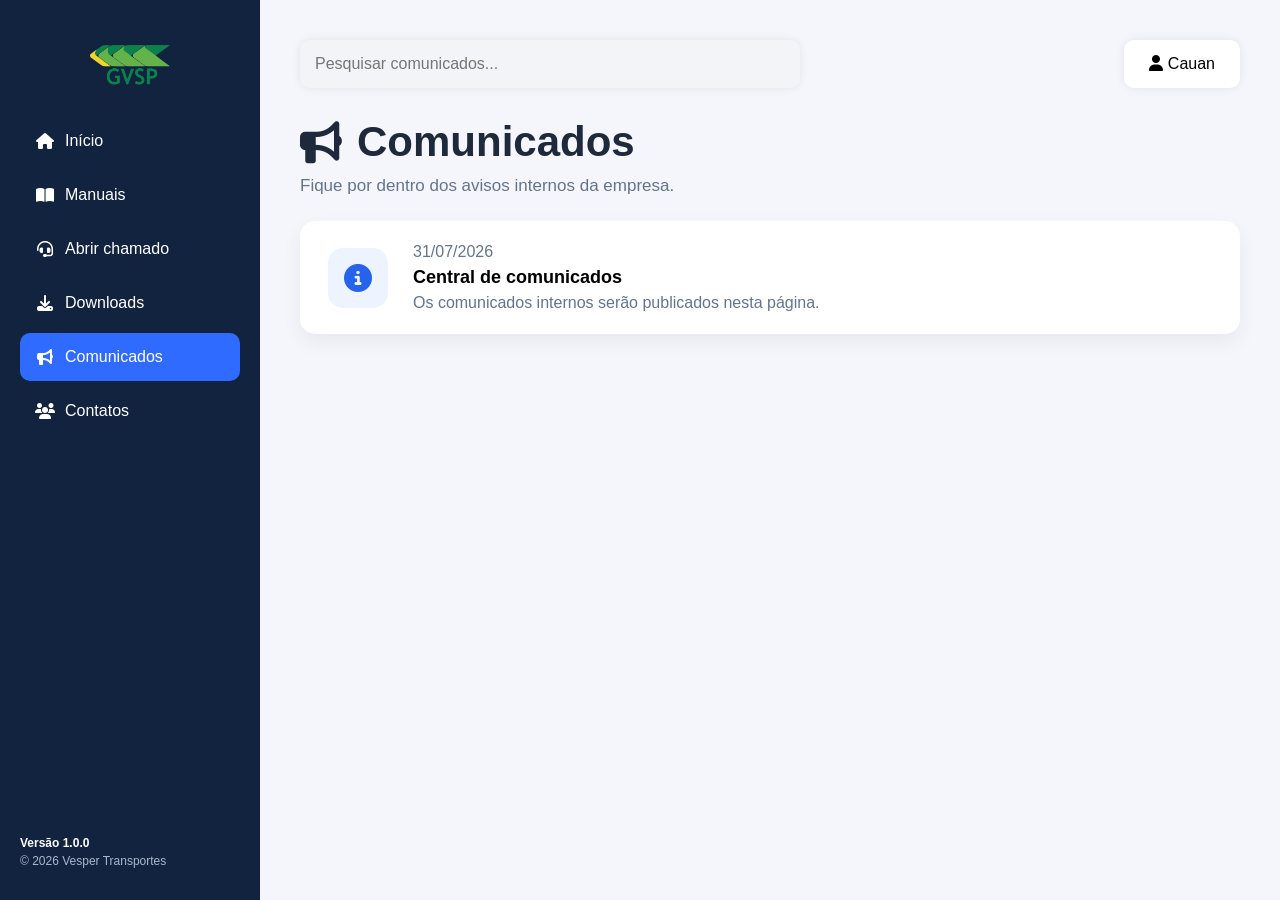
==== comunicados.html @ 91453d1a "Alterações feitas com o codex no codigo: identacao, unificacao da sidebar" ====
<!doctype html>
<html lang="pt-BR"><head><meta charset="utf-8"><meta name="viewport" content="width=device-width, initial-scale=1"><title>Comunicados | Portal Vesper</title><link rel="stylesheet" href="https://cdnjs.cloudflare.com/ajax/libs/font-awesome/6.7.2/css/all.min.css"><link rel="stylesheet" href="css/style.css"></head><body>
<aside class="sidebar" aria-label="Navegação principal"><a class="brand" href="index.html" aria-label="Portal Vesper - início"><img src="img/GVSPLogo.png" class="logo" alt="Vesper Transportes"></a><nav class="menu"><a href="index.html"><i class="fa-solid fa-house menu-icon"></i>Início</a><a href="manuais.html"><i class="fa-solid fa-book-open menu-icon"></i>Manuais</a><a href="https://docs.google.com/forms/d/e/1FAIpQLSf6FDbbCepjjwuYp5Xspb2bBjO5a2hNAEAKkRcPxEtlUfdWHg/viewform" target="_blank" rel="noopener"><i class="fa-solid fa-headset menu-icon"></i>Abrir chamado</a><a href="downloads.html"><i class="fa-solid fa-download menu-icon"></i>Downloads</a><a href="comunicados.html"><i class="fa-solid fa-bullhorn menu-icon"></i>Comunicados</a><a href="contatos.html"><i class="fa-solid fa-users menu-icon"></i>Contatos</a></nav><footer class="versao"><p><strong>Versão 1.0.0</strong></p><p>© 2026 Vesper Transportes</p></footer></aside>
<main class="conteudo"><header class="topo"><input type="search" placeholder="Pesquisar comunicados..." disabled aria-label="Pesquisar comunicados"><div class="usuario"><i class="fa-solid fa-user"></i> Cauan</div></header><section class="titulo-pagina"><h1><i class="fa-solid fa-bullhorn"></i> Comunicados</h1><p>Fique por dentro dos avisos internos da empresa.</p></section><section class="lista-comunicados" aria-label="Lista de comunicados"><article class="comunicado"><span class="comunicado-icone"><i class="fa-solid fa-circle-info"></i></span><div><time datetime="2026-07-31">31/07/2026</time><h2>Central de comunicados</h2><p>Os comunicados internos serão publicados nesta página.</p></div></article></section></main><script src="js/layout.js"></script><script src="js/app.js"></script></body></html>
---- css/style.css ----
*{
    margin:0;
    padding:0;
    box-sizing:border-box;
}

body{
    font-family:Arial, Helvetica, sans-serif;
    background:#f4f6fb;
}

/* Barra lateral */

.sidebar{

    width:260px;
    height:100vh;

    background:#12233f;

    position:fixed;

    left:0;
    top:0;

    padding:30px;

}

.sidebar h2{

    color:white;
    margin-bottom:40px;

}

.sidebar a{

    display:block;

    color:white;

    text-decoration:none;

    padding:15px;

    border-radius:8px;

    margin-bottom:10px;

}

.sidebar a:hover{

    background:#2b63d9;

}

/* Conteúdo */

.conteudo{

    margin-left:280px;

    padding:40px;

}

.logo{
    width:80px;
    display:block;
    margin:0 auto 40px auto;
}
/* Barra superior */

.topo{

    display:flex;

    justify-content:space-between;

    align-items:center;

    margin-bottom:30px;

}

.topo input{

    width:500px;

    padding:15px;

    border:none;

    border-radius:10px;

    font-size:16px;

    box-shadow:0 0 10px rgba(0,0,0,.08);

}

.usuario{

    background:white;

    padding:15px 25px;

    border-radius:10px;

    box-shadow:0 0 10px rgba(0,0,0,.08);

}

/* Banner azul */

.banner{

    background:linear-gradient(90deg,#1d4ed8,#2563eb);

    color:white;

    padding:40px;

    border-radius:20px;

}

.banner p{

    margin-top:15px;

    font-size:18px;

}

.cards{

    display:flex;

    gap:25px;

    margin-top:30px;

}

.card{

    background:white;

    width:280px;

    padding:25px;

    border-radius:15px;

    box-shadow:0 5px 15px rgba(0,0,0,.08);

}

.card h2{

    font-size:40px;

}

.card h3{

    margin-top:15px;

}

.card p{

    margin:20px 0;

    color:#666;

}

.card button{

    width:100%;

    padding:12px;

    border:none;

    background:#2563eb;

    color:white;

    border-radius:10px;

    cursor:pointer;

}

.card button:hover{

    background:#1746a2;

}
.icone{
    font-size:48px;
    color:#2563eb;
    margin-bottom:20px;
}
.menu-icon{
    width:25px;
    margin-right:10px;
    color:#ffffff;
    text-align:center;
}

.versao{

    position:absolute;

    bottom:20px;

    left:20px;

    color:#aab7d1;

    font-size:12px;

    line-height:18px;

}

.versao strong{

    color:white;

}

.icone-card{

    width:70px;
    height:70px;

    border-radius:50%;

    background:#edf4ff;

    display:flex;

    justify-content:center;

    align-items:center;

    margin-bottom:20px;

}

.icone-card i{

    font-size:30px;

    color:#2563eb;

}

.card{
    cursor: pointer;
    transition: 0.2s;
}

.card:hover{
    transform: translateY(-5px);
    box-shadow: 0 15px 30px rgba(0,0,0,.15);
}

/* ===========================
   PÁGINA DE MANUAIS
=========================== */

.titulo-pagina{
    margin-top:30px;
    margin-bottom:25px;
}

.titulo-pagina h1{
    font-size:42px;
    color:#1e293b;
    display:flex;
    align-items:center;
    gap:15px;
}

.titulo-pagina p{
    color:#64748b;
    margin-top:10px;
    font-size:17px;
}

.barra-pesquisa-manual{
    margin-bottom:25px;
}


.categorias{

    display:flex;
    gap:12px;

    flex-wrap:wrap;

    margin-bottom:35px;

}

.categoria{

    border:none;

    padding:10px 20px;

    border-radius:25px;

    background:white;

    cursor:pointer;

    font-size:15px;

    transition:.2s;

    box-shadow:0 5px 12px rgba(0,0,0,.06);

}

.categoria:hover{

    background:#2563eb;

    color:white;

}

.ativa{

    background:#2563eb;

    color:white;

}

/*==========================
      LISTA DE MANUAIS
===========================*/

.lista-manuais{

    display:flex;
    flex-direction:column;
    gap:18px;

}

.manual{

    background:white;

    border-radius:15px;

    padding:22px 28px;

    display:flex;

    align-items:center;

    gap:25px;

    box-shadow:0 8px 20px rgba(0,0,0,.06);

    transition:.2s;

    cursor:pointer;
    text-decoration:none;
    color:inherit;

}

.manual:hover{

    transform:translateY(-3px);

    box-shadow:0 12px 25px rgba(0,0,0,.10);

}

.manual-icone{

    width:60px;
    height:60px;

    border-radius:15px;

    background:#eef4ff;

    display:flex;

    justify-content:center;

    align-items:center;

}

.manual-icone i{

    font-size:28px;

    color:#2563eb;

}

.manual-info{

    flex:1;

}

.manual-info h3{

    font-size:20px;

    color:#1e293b;

    margin-bottom:8px;

}

.manual-info p{

    color:#64748b;

}

.manual-categoria{

    background:#eaf2ff;

    color:#2563eb;

    padding:8px 15px;

    border-radius:20px;

    font-size:14px;

    font-weight:bold;

}

.manual-data{

    color:#94a3b8;

    font-size:14px;

    width:100px;

    text-align:center;

}

.manual-seta{

    color:#94a3b8;

    font-size:18px;

}
/* ====== TABELA DE CONTATOS ====== */

.tabela-contatos{
    margin-top: 30px;
    background: #fff;
    border-radius: 14px;
    box-shadow: 0 2px 12px rgba(0,0,0,.08);
    overflow-x: auto;
    border: 1px solid #ececec;
}

.cabecalho-tabela{
    padding: 18px 24px;
    border-bottom: 1px solid #ececec;
}

.cabecalho-tabela h3{
    margin: 0;
    font-size: 18px;
    color: #1f2937;
}

table{
    width: 100%;
    min-width: 1100px;
    border-collapse: collapse;
}

thead{
    background: #f8fafc;
}

th{
    text-align: left;
    padding: 15px 20px;
    font-size: 13px;
    font-weight: 600;
    color: #6b7280;
    text-transform: uppercase;
    border-bottom: 1px solid #e5e7eb;
}

td{
    padding: 16px 20px;
    font-size: 14px;
    color: #374151;
    border-bottom: 1px solid #f1f1f1;
    vertical-align: middle;
}

tbody tr{
    transition: .2s;
}

tbody tr:hover{
    background: #f9fafb;
}

/* ====== Nome ====== */

td strong{
    display: block;
    color: #111827;
    font-size: 15px;
    margin-bottom: 4px;
}

td small{
    color: #6b7280;
    font-size: 12px;
}

/* ====== Garagem ====== */

td:nth-child(2){
    font-weight: 500;
    color: #1f2937;
}

/* ====== Badges ====== */

.tag{
    display: inline-block;
    padding: 5px 12px;
    border-radius: 20px;
    font-size: 12px;
    font-weight: 600;
}

.ti{
    background: #dbeafe;
    color: #2563eb;
}

.rh{
    background: #dcfce7;
    color: #15803d;
}

.financeiro{
    background: #fef3c7;
    color: #b45309;
}

.operacional{
    background: #ede9fe;
    color: #7c3aed;
}

.manutencao{
    background: #ffe7d6;
    color: #c2410c;
}

.administrativo{
    background: #e0f2fe;
    color: #0369a1;
}

/* ====== Botões ====== */

.acoes{
    white-space: nowrap;
}

.acoes button{
    width: 34px;
    height: 34px;
    margin: 0 2px;
    border: none;
    border-radius: 8px;
    background: #f3f4f6;
    color: #4b5563;
    cursor: pointer;
    transition: .2s;
}

.acoes button:hover{
    background: #0d6efd;
    color: #fff;
    transform: translateY(-2px);
}

/* ====== Barra de rolagem ====== */

.tabela-contatos::-webkit-scrollbar{
    height: 8px;
}

.tabela-contatos::-webkit-scrollbar-thumb{
    background: #cbd5e1;
    border-radius: 20px;
}

.tabela-contatos::-webkit-scrollbar-track{
    background: #f1f5f9;
}

/* ====== Responsivo ====== */

@media (max-width: 900px){

    table{
        min-width: 950px;
    }

}

.menu a.active {
    background-color: #2F6BFF;
    color: white;
    border-radius: 10px;
}

/* Componentes refatorados */
.sidebar { display:flex; flex-direction:column; padding:30px 20px; }
.brand { display:block; width:max-content; margin:0 auto 32px; }
.logo { margin:0; }
.menu { display:grid; gap:6px; }
.sidebar .menu a { display:flex; align-items:center; gap:10px; margin:0; border-radius:10px; }
.menu-icon { width:20px; margin:0; }
.versao { margin-top:auto; position:static; }
.conteudo { max-width:1600px; margin-left:260px; }
.topo { gap:24px; }.topo input { max-width:500px; }.usuario { flex:none; }
.cards { display:grid; grid-template-columns:repeat(3,minmax(0,280px)); }
.card { display:block; width:auto; color:inherit; text-decoration:none; }.card h2 { margin:15px 0 0; font-size:20px; }.botao { display:block; padding:12px; color:#fff; text-align:center; border-radius:10px; background:#2563eb; }
.manual[hidden] { display:none; }.manual-info { display:grid; gap:8px; }.manual-info strong { color:#1e293b; font-size:20px; }.manual-info span { color:#64748b; }.manual:focus-visible,.card:focus-visible,.card-programa:focus-visible { outline:3px solid rgb(37 99 235 / .4); outline-offset:3px; }
.cabecalho-tabela h2 { margin:0; font-size:18px; }.acoes a { display:grid; width:34px; height:34px; place-items:center; border-radius:8px; color:#4b5563; background:#f3f4f6; text-decoration:none; }.acoes a:hover { color:#fff; background:#2563eb; }
.lista-comunicados { display:grid; gap:18px; }.comunicado { display:flex; align-items:center; gap:25px; padding:22px 28px; border-radius:15px; background:#fff; box-shadow:0 8px 20px rgb(0 0 0 / .06); }.comunicado-icone { display:grid; width:60px; height:60px; flex:none; place-items:center; border-radius:15px; color:#2563eb; background:#eef4ff; font-size:28px; }.comunicado time,.comunicado p { color:#64748b; }.comunicado h2 { margin:6px 0; font-size:18px; }.comunicado p { margin:0; }
.visually-hidden { position:absolute; width:1px; height:1px; padding:0; margin:-1px; overflow:hidden; clip:rect(0,0,0,0); white-space:nowrap; border:0; }
@media (max-width:900px) { .sidebar { position:static; width:auto; height:auto; min-height:auto; padding:18px; }.brand { margin-bottom:18px; }.menu { grid-template-columns:repeat(3,1fr); }.sidebar .menu a { justify-content:center; }.versao { display:none; }.conteudo { margin:0; padding:28px 20px; }.cards { grid-template-columns:repeat(auto-fit,minmax(220px,1fr)); }.manual-data { display:none; } }
@media (max-width:600px) { .menu { grid-template-columns:repeat(2,1fr); }.topo { align-items:stretch; flex-direction:column; gap:12px; }.usuario { align-self:flex-end; }.cards { grid-template-columns:1fr; }.manual { align-items:flex-start; gap:14px; padding:18px; }.manual-categoria { display:none; }.manual-icone { width:48px; height:48px; }.manual-info strong { font-size:16px; } }
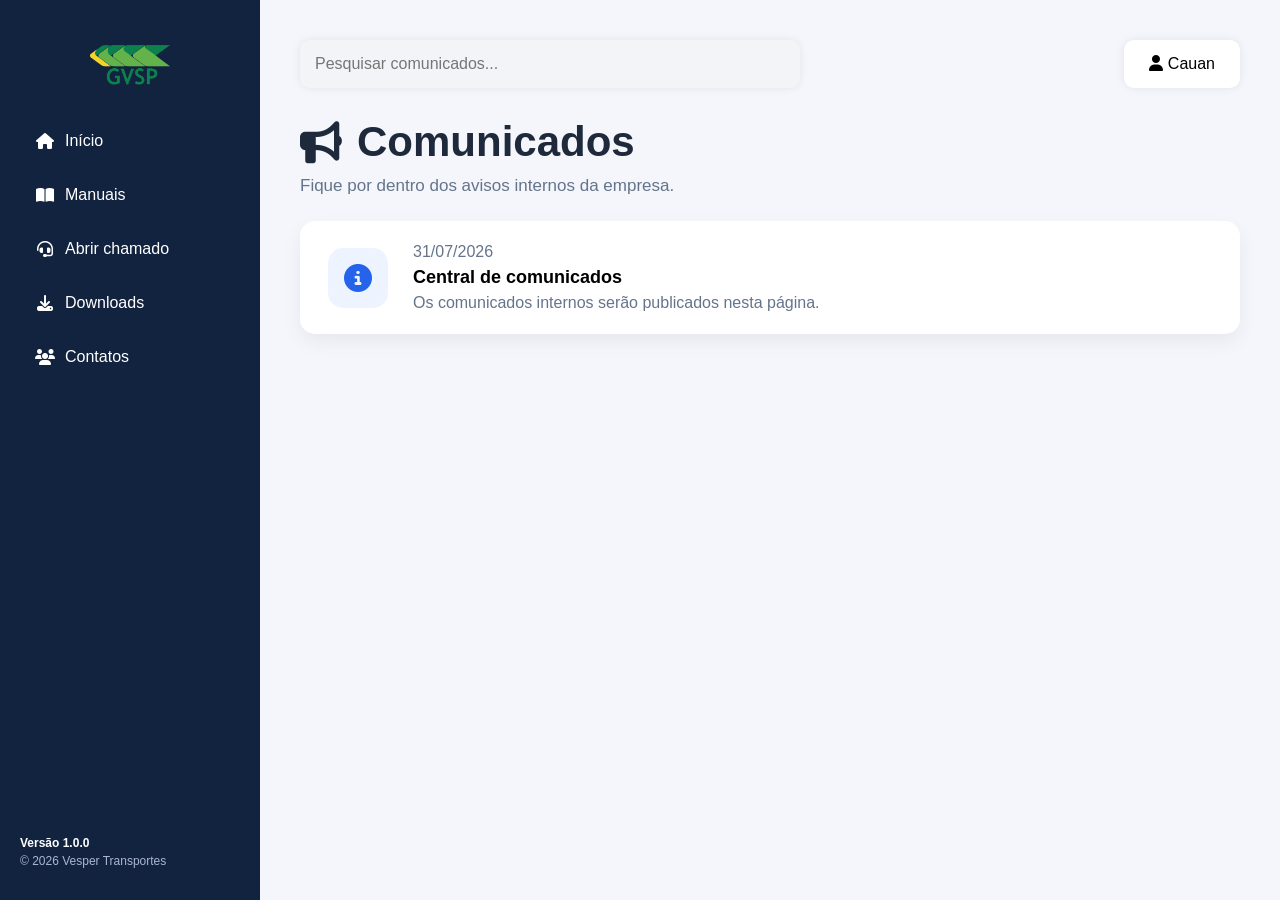
==== commit 297ae58b: "separado head e adicionado favicon vesper na aba index" ====
--- a/comunicados.html
+++ b/comunicados.html
@@ -1,4 +1,39 @@
 <!doctype html>
-<html lang="pt-BR"><head><meta charset="utf-8"><meta name="viewport" content="width=device-width, initial-scale=1"><title>Comunicados | Portal Vesper</title><link rel="stylesheet" href="https://cdnjs.cloudflare.com/ajax/libs/font-awesome/6.7.2/css/all.min.css"><link rel="stylesheet" href="css/style.css"></head><body>
-<aside class="sidebar" aria-label="Navegação principal"><a class="brand" href="index.html" aria-label="Portal Vesper - início"><img src="img/GVSPLogo.png" class="logo" alt="Vesper Transportes"></a><nav class="menu"><a href="index.html"><i class="fa-solid fa-house menu-icon"></i>Início</a><a href="manuais.html"><i class="fa-solid fa-book-open menu-icon"></i>Manuais</a><a href="https://docs.google.com/forms/d/e/1FAIpQLSf6FDbbCepjjwuYp5Xspb2bBjO5a2hNAEAKkRcPxEtlUfdWHg/viewform" target="_blank" rel="noopener"><i class="fa-solid fa-headset menu-icon"></i>Abrir chamado</a><a href="downloads.html"><i class="fa-solid fa-download menu-icon"></i>Downloads</a><a href="comunicados.html"><i class="fa-solid fa-bullhorn menu-icon"></i>Comunicados</a><a href="contatos.html"><i class="fa-solid fa-users menu-icon"></i>Contatos</a></nav><footer class="versao"><p><strong>Versão 1.0.0</strong></p><p>© 2026 Vesper Transportes</p></footer></aside>
-<main class="conteudo"><header class="topo"><input type="search" placeholder="Pesquisar comunicados..." disabled aria-label="Pesquisar comunicados"><div class="usuario"><i class="fa-solid fa-user"></i> Cauan</div></header><section class="titulo-pagina"><h1><i class="fa-solid fa-bullhorn"></i> Comunicados</h1><p>Fique por dentro dos avisos internos da empresa.</p></section><section class="lista-comunicados" aria-label="Lista de comunicados"><article class="comunicado"><span class="comunicado-icone"><i class="fa-solid fa-circle-info"></i></span><div><time datetime="2026-07-31">31/07/2026</time><h2>Central de comunicados</h2><p>Os comunicados internos serão publicados nesta página.</p></div></article></section></main><script src="js/layout.js"></script><script src="js/app.js"></script></body></html>
+<html lang="pt-BR">
+<head>
+  <meta charset="utf-8">
+  <meta name="viewport" content="width=device-width, initial-scale=1">
+  <script src="js/head.js"></script>
+</head>
+<body>
+  <aside class="sidebar" aria-label="Navegação principal"></aside>
+
+  <main class="conteudo">
+    <header class="topo">
+      <label class="visually-hidden" for="pesquisa-comunicados">Pesquisar comunicados</label>
+      <input id="pesquisa-comunicados" type="search" placeholder="Pesquisar comunicados..." disabled>
+
+      <div class="usuario"><i class="fa-solid fa-user" aria-hidden="true"></i> Cauan</div>
+    </header>
+
+    <section class="titulo-pagina">
+      <h1><i class="fa-solid fa-bullhorn" aria-hidden="true"></i> Comunicados</h1>
+      <p>Fique por dentro dos avisos internos da empresa.</p>
+    </section>
+
+    <section class="lista-comunicados" aria-label="Lista de comunicados">
+      <article class="comunicado">
+        <span class="comunicado-icone"><i class="fa-solid fa-circle-info" aria-hidden="true"></i></span>
+        <div>
+          <time datetime="2026-07-31">31/07/2026</time>
+          <h2>Central de comunicados</h2>
+          <p>Os comunicados internos serão publicados nesta página.</p>
+        </div>
+      </article>
+    </section>
+  </main>
+
+  <script src="js/layout.js"></script>
+  <script src="js/app.js"></script>
+</body>
+</html>
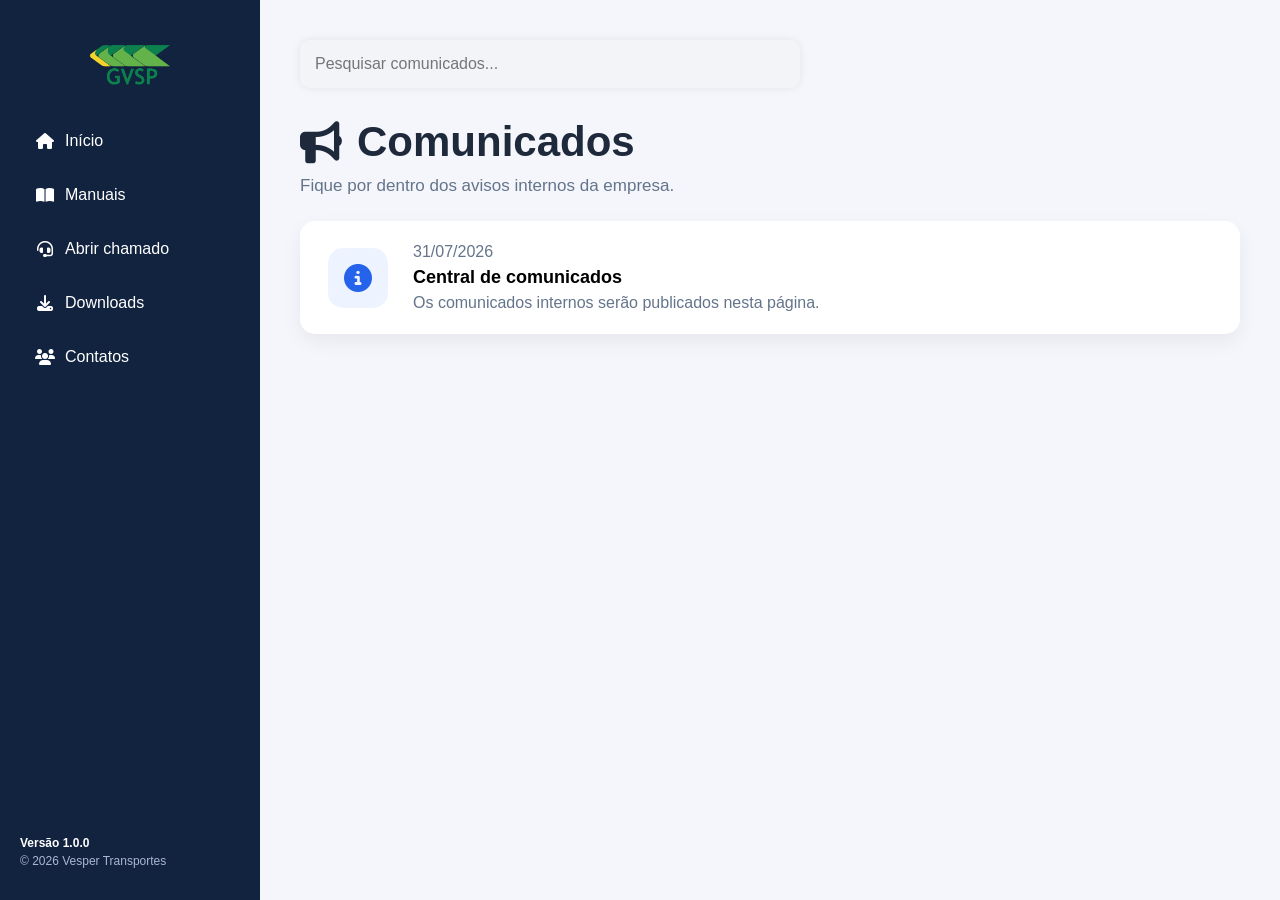
==== commit 142089e0: "Implementa painel administrativo e plano de infraestrutura" ====
--- a/comunicados.html
+++ b/comunicados.html
@@ -3,7 +3,9 @@
 <head>
   <meta charset="utf-8">
   <meta name="viewport" content="width=device-width, initial-scale=1">
-  <script src="js/head.js"></script>
+  <title>Comunicados | Portal Vesper</title>
+  <link rel="stylesheet" href="https://cdnjs.cloudflare.com/ajax/libs/font-awesome/6.7.2/css/all.min.css">
+  <link rel="stylesheet" href="css/style.css">
 </head>
 <body>
   <aside class="sidebar" aria-label="Navegação principal"></aside>
@@ -13,7 +15,6 @@
       <label class="visually-hidden" for="pesquisa-comunicados">Pesquisar comunicados</label>
       <input id="pesquisa-comunicados" type="search" placeholder="Pesquisar comunicados..." disabled>
 
-      <div class="usuario"><i class="fa-solid fa-user" aria-hidden="true"></i> Cauan</div>
     </header>
 
     <section class="titulo-pagina">
--- a/css/style.css
+++ b/css/style.css
@@ -0,0 +1,676 @@
+*{
+    margin:0;
+    padding:0;
+    box-sizing:border-box;
+}
+
+body{
+    font-family:Arial, Helvetica, sans-serif;
+    background:#f4f6fb;
+}
+
+/* Barra lateral */
+
+.sidebar{
+
+    width:260px;
+    height:100vh;
+
+    background:#12233f;
+
+    position:fixed;
+
+    left:0;
+    top:0;
+
+    padding:30px;
+
+}
+
+.sidebar h2{
+
+    color:white;
+    margin-bottom:40px;
+
+}
+
+.sidebar a{
+
+    display:block;
+
+    color:white;
+
+    text-decoration:none;
+
+    padding:15px;
+
+    border-radius:8px;
+
+    margin-bottom:10px;
+
+}
+
+.sidebar a:hover{
+
+    background:#2b63d9;
+
+}
+
+/* Conteúdo */
+
+.conteudo{
+
+    margin-left:280px;
+
+    padding:40px;
+
+}
+
+.logo{
+    width:80px;
+    display:block;
+    margin:0 auto 40px auto;
+}
+/* Barra superior */
+
+.topo{
+
+    display:flex;
+
+    justify-content:space-between;
+
+    align-items:center;
+
+    margin-bottom:30px;
+
+}
+
+.topo input{
+
+    width:500px;
+
+    padding:15px;
+
+    border:none;
+
+    border-radius:10px;
+
+    font-size:16px;
+
+    box-shadow:0 0 10px rgba(0,0,0,.08);
+
+}
+
+.usuario{
+
+    background:white;
+
+    padding:15px 25px;
+
+    border-radius:10px;
+
+    box-shadow:0 0 10px rgba(0,0,0,.08);
+
+}
+
+/* Banner azul */
+
+.banner{
+
+    background:linear-gradient(90deg,#1d4ed8,#2563eb);
+
+    color:white;
+
+    padding:40px;
+
+    border-radius:20px;
+
+}
+
+.banner p{
+
+    margin-top:15px;
+
+    font-size:18px;
+
+}
+
+.cards{
+
+    display:flex;
+
+    gap:25px;
+
+    margin-top:30px;
+
+}
+
+.card{
+
+    background:white;
+
+    width:280px;
+
+    padding:25px;
+
+    border-radius:15px;
+
+    box-shadow:0 5px 15px rgba(0,0,0,.08);
+
+}
+
+.card h2{
+
+    font-size:40px;
+
+}
+
+.card h3{
+
+    margin-top:15px;
+
+}
+
+.card p{
+
+    margin:20px 0;
+
+    color:#666;
+
+}
+
+.card button{
+
+    width:100%;
+
+    padding:12px;
+
+    border:none;
+
+    background:#2563eb;
+
+    color:white;
+
+    border-radius:10px;
+
+    cursor:pointer;
+
+}
+
+.card button:hover{
+
+    background:#1746a2;
+
+}
+.icone{
+    font-size:48px;
+    color:#2563eb;
+    margin-bottom:20px;
+}
+.menu-icon{
+    width:25px;
+    margin-right:10px;
+    color:#ffffff;
+    text-align:center;
+}
+
+.versao{
+
+    position:absolute;
+
+    bottom:20px;
+
+    left:20px;
+
+    color:#aab7d1;
+
+    font-size:12px;
+
+    line-height:18px;
+
+}
+
+.versao strong{
+
+    color:white;
+
+}
+
+.icone-card{
+
+    width:70px;
+    height:70px;
+
+    border-radius:50%;
+
+    background:#edf4ff;
+
+    display:flex;
+
+    justify-content:center;
+
+    align-items:center;
+
+    margin-bottom:20px;
+
+}
+
+.icone-card i{
+
+    font-size:30px;
+
+    color:#2563eb;
+
+}
+
+.card{
+    cursor: pointer;
+    transition: 0.2s;
+}
+
+.card:hover{
+    transform: translateY(-5px);
+    box-shadow: 0 15px 30px rgba(0,0,0,.15);
+}
+
+/* ===========================
+   PÁGINA DE MANUAIS
+=========================== */
+
+.titulo-pagina{
+    margin-top:30px;
+    margin-bottom:25px;
+}
+
+.titulo-pagina h1{
+    font-size:42px;
+    color:#1e293b;
+    display:flex;
+    align-items:center;
+    gap:15px;
+}
+
+.titulo-pagina p{
+    color:#64748b;
+    margin-top:10px;
+    font-size:17px;
+}
+
+.barra-pesquisa-manual{
+    margin-bottom:25px;
+}
+
+
+.categorias{
+
+    display:flex;
+    gap:12px;
+
+    flex-wrap:wrap;
+
+    margin-bottom:35px;
+
+}
+
+.categoria{
+
+    border:none;
+
+    padding:10px 20px;
+
+    border-radius:25px;
+
+    background:white;
+
+    cursor:pointer;
+
+    font-size:15px;
+
+    transition:.2s;
+
+    box-shadow:0 5px 12px rgba(0,0,0,.06);
+
+}
+
+.categoria:hover{
+
+    background:#2563eb;
+
+    color:white;
+
+}
+
+.ativa{
+
+    background:#2563eb;
+
+    color:white;
+
+}
+
+/*==========================
+      LISTA DE MANUAIS
+===========================*/
+
+.lista-manuais{
+
+    display:flex;
+    flex-direction:column;
+    gap:18px;
+
+}
+
+.manual{
+
+    background:white;
+
+    border-radius:15px;
+
+    padding:22px 28px;
+
+    display:flex;
+
+    align-items:center;
+
+    gap:25px;
+
+    box-shadow:0 8px 20px rgba(0,0,0,.06);
+
+    transition:.2s;
+
+    cursor:pointer;
+    text-decoration:none;
+    color:inherit;
+
+}
+
+.manual:hover{
+
+    transform:translateY(-3px);
+
+    box-shadow:0 12px 25px rgba(0,0,0,.10);
+
+}
+
+.manual-icone{
+
+    width:60px;
+    height:60px;
+
+    border-radius:15px;
+
+    background:#eef4ff;
+
+    display:flex;
+
+    justify-content:center;
+
+    align-items:center;
+
+}
+
+.manual-icone i{
+
+    font-size:28px;
+
+    color:#2563eb;
+
+}
+
+.manual-info{
+
+    flex:1;
+
+}
+
+.manual-info h3{
+
+    font-size:20px;
+
+    color:#1e293b;
+
+    margin-bottom:8px;
+
+}
+
+.manual-info p{
+
+    color:#64748b;
+
+}
+
+.manual-categoria{
+
+    background:#eaf2ff;
+
+    color:#2563eb;
+
+    padding:8px 15px;
+
+    border-radius:20px;
+
+    font-size:14px;
+
+    font-weight:bold;
+
+}
+
+.manual-data{
+
+    color:#94a3b8;
+
+    font-size:14px;
+
+    width:100px;
+
+    text-align:center;
+
+}
+
+.manual-seta{
+
+    color:#94a3b8;
+
+    font-size:18px;
+
+}
+/* ====== TABELA DE CONTATOS ====== */
+
+.tabela-contatos{
+    margin-top: 30px;
+    background: #fff;
+    border-radius: 14px;
+    box-shadow: 0 2px 12px rgba(0,0,0,.08);
+    overflow-x: auto;
+    border: 1px solid #ececec;
+}
+
+.cabecalho-tabela{
+    padding: 18px 24px;
+    border-bottom: 1px solid #ececec;
+}
+
+.cabecalho-tabela h3{
+    margin: 0;
+    font-size: 18px;
+    color: #1f2937;
+}
+
+table{
+    width: 100%;
+    min-width: 1100px;
+    border-collapse: collapse;
+}
+
+thead{
+    background: #f8fafc;
+}
+
+th{
+    text-align: left;
+    padding: 15px 20px;
+    font-size: 13px;
+    font-weight: 600;
+    color: #6b7280;
+    text-transform: uppercase;
+    border-bottom: 1px solid #e5e7eb;
+}
+
+td{
+    padding: 16px 20px;
+    font-size: 14px;
+    color: #374151;
+    border-bottom: 1px solid #f1f1f1;
+    vertical-align: middle;
+}
+
+tbody tr{
+    transition: .2s;
+}
+
+tbody tr:hover{
+    background: #f9fafb;
+}
+
+/* ====== Nome ====== */
+
+td strong{
+    display: block;
+    color: #111827;
+    font-size: 15px;
+    margin-bottom: 4px;
+}
+
+td small{
+    color: #6b7280;
+    font-size: 12px;
+}
+
+/* ====== Garagem ====== */
+
+td:nth-child(2){
+    font-weight: 500;
+    color: #1f2937;
+}
+
+/* ====== Badges ====== */
+
+.tag{
+    display: inline-block;
+    padding: 5px 12px;
+    border-radius: 20px;
+    font-size: 12px;
+    font-weight: 600;
+}
+
+.ti{
+    background: #dbeafe;
+    color: #2563eb;
+}
+
+.rh{
+    background: #dcfce7;
+    color: #15803d;
+}
+
+.financeiro{
+    background: #fef3c7;
+    color: #b45309;
+}
+
+.operacional{
+    background: #ede9fe;
+    color: #7c3aed;
+}
+
+.manutencao{
+    background: #ffe7d6;
+    color: #c2410c;
+}
+
+.administrativo{
+    background: #e0f2fe;
+    color: #0369a1;
+}
+
+/* ====== Botões ====== */
+
+.acoes{
+    white-space: nowrap;
+}
+
+.acoes button{
+    width: 34px;
+    height: 34px;
+    margin: 0 2px;
+    border: none;
+    border-radius: 8px;
+    background: #f3f4f6;
+    color: #4b5563;
+    cursor: pointer;
+    transition: .2s;
+}
+
+.acoes button:hover{
+    background: #0d6efd;
+    color: #fff;
+    transform: translateY(-2px);
+}
+
+/* ====== Barra de rolagem ====== */
+
+.tabela-contatos::-webkit-scrollbar{
+    height: 8px;
+}
+
+.tabela-contatos::-webkit-scrollbar-thumb{
+    background: #cbd5e1;
+    border-radius: 20px;
+}
+
+.tabela-contatos::-webkit-scrollbar-track{
+    background: #f1f5f9;
+}
+
+/* ====== Responsivo ====== */
+
+@media (max-width: 900px){
+
+    table{
+        min-width: 950px;
+    }
+
+}
+
+.menu a.active {
+    background-color: #2F6BFF;
+    color: white;
+    border-radius: 10px;
+}
+
+/* Componentes refatorados */
+.sidebar { display:flex; flex-direction:column; padding:30px 20px; }
+.brand { display:block; width:max-content; margin:0 auto 32px; }
+.logo { margin:0; }
+.menu { display:grid; gap:6px; }
+.sidebar .menu a { display:flex; align-items:center; gap:10px; margin:0; border-radius:10px; }
+.menu-icon { width:20px; margin:0; }
+.versao { margin-top:auto; position:static; }
+.conteudo { max-width:1600px; margin-left:260px; }
+.topo { gap:24px; }.topo input { max-width:500px; }.usuario { flex:none; }
+.cards { display:grid; grid-template-columns:repeat(3,minmax(0,280px)); }
+.card { display:block; width:auto; color:inherit; text-decoration:none; }.card h2 { margin:15px 0 0; font-size:20px; }.botao { display:block; padding:12px; color:#fff; text-align:center; border-radius:10px; background:#2563eb; }
+.manual[hidden] { display:none; }.manual-info { display:grid; gap:8px; }.manual-info strong { color:#1e293b; font-size:20px; }.manual-info span { color:#64748b; }.manual:focus-visible,.card:focus-visible,.card-programa:focus-visible { outline:3px solid rgb(37 99 235 / .4); outline-offset:3px; }
+.cabecalho-tabela h2 { margin:0; font-size:18px; }.acoes a { display:grid; width:34px; height:34px; place-items:center; border-radius:8px; color:#4b5563; background:#f3f4f6; text-decoration:none; }.acoes a:hover { color:#fff; background:#2563eb; }
+.lista-comunicados { display:grid; gap:18px; }.comunicado { display:flex; align-items:center; gap:25px; padding:22px 28px; border-radius:15px; background:#fff; box-shadow:0 8px 20px rgb(0 0 0 / .06); }.comunicado-icone { display:grid; width:60px; height:60px; flex:none; place-items:center; border-radius:15px; color:#2563eb; background:#eef4ff; font-size:28px; }.comunicado time,.comunicado p { color:#64748b; }.comunicado h2 { margin:6px 0; font-size:18px; }.comunicado p { margin:0; }
+.visually-hidden { position:absolute; width:1px; height:1px; padding:0; margin:-1px; overflow:hidden; clip:rect(0,0,0,0); white-space:nowrap; border:0; }
+@media (max-width:900px) { .sidebar { position:static; width:auto; height:auto; min-height:auto; padding:18px; }.brand { margin-bottom:18px; }.menu { grid-template-columns:repeat(3,1fr); }.sidebar .menu a { justify-content:center; }.versao { display:none; }.conteudo { margin:0; padding:28px 20px; }.cards { grid-template-columns:repeat(auto-fit,minmax(220px,1fr)); }.manual-data { display:none; } }
+@media (max-width:600px) { .menu { grid-template-columns:repeat(2,1fr); }.topo { align-items:stretch; flex-direction:column; gap:12px; }.usuario { align-self:flex-end; }.cards { grid-template-columns:1fr; }.manual { align-items:flex-start; gap:14px; padding:18px; }.manual-categoria { display:none; }.manual-icone { width:48px; height:48px; }.manual-info strong { font-size:16px; } }
+
+/* Busca global da página inicial */
+.campo-pesquisa-geral { display:flex; align-items:center; width:min(500px,100%); padding:0 14px; border-radius:10px; background:#fff; box-shadow:0 0 10px rgb(0 0 0 / 8%); }.campo-pesquisa-geral > i { color:#64748b; }.campo-pesquisa-geral input { width:100%; max-width:none; padding-inline:12px; box-shadow:none; }.campo-pesquisa-geral kbd { padding:3px 6px; border:1px solid #cbd5e1; border-radius:4px; color:#64748b; font-size:.7rem; }.resultados-pesquisa { margin:-12px 0 30px; overflow:hidden; border:1px solid #dbeafe; border-radius:16px; background:#fff; box-shadow:0 12px 28px rgb(15 23 42 / 10%); }.cabecalho-resultados { display:flex; align-items:center; justify-content:space-between; gap:16px; padding:16px 20px; border-bottom:1px solid #e2e8f0; background:#f8fbff; }.cabecalho-resultados p { margin:0; color:#334155; font-weight:bold; }.cabecalho-resultados button { border:0; color:#2563eb; cursor:pointer; font:inherit; font-weight:bold; background:transparent; }.lista-resultados { display:grid; grid-template-columns:repeat(auto-fit,minmax(300px,1fr)); }.resultado-item { display:flex; gap:14px; align-items:center; min-height:112px; padding:18px 20px; color:inherit; text-decoration:none; border-right:1px solid #e2e8f0; border-bottom:1px solid #e2e8f0; transition:background .2s; }.resultado-item:hover,.resultado-item:focus-visible { background:#eff6ff; outline:0; }.resultado-icone { display:grid; flex:none; width:42px; height:42px; place-items:center; border-radius:12px; font-size:1.125rem; }.resultado-manual { color:#dc2626; background:#fef2f2; }.resultado-download { color:#2563eb; background:#eff6ff; }.resultado-conteudo { display:grid; flex:1; gap:3px; min-width:0; }.resultado-conteudo strong { overflow:hidden; font-size:.95rem; text-overflow:ellipsis; white-space:nowrap; }.resultado-conteudo > span:last-child { overflow:hidden; color:#64748b; font-size:.8rem; text-overflow:ellipsis; white-space:nowrap; }.resultado-meta { color:#64748b; font-size:.75rem; font-weight:bold; text-transform:uppercase; }.resultado-seta { color:#94a3b8; font-size:.8rem; }.busca-vazia { grid-column:1 / -1; padding:24px; margin:0; color:#64748b; text-align:center; } @media (max-width:600px) { .campo-pesquisa-geral { width:100%; }.campo-pesquisa-geral kbd { display:none; }.resultados-pesquisa { margin-top:0; }.cabecalho-resultados { align-items:flex-start; flex-direction:column; }.lista-resultados { grid-template-columns:1fr; }.resultado-item { border-right:0; } }
+
+/* Área administrativa */
+.botao-admin { display:inline-flex; align-items:center; justify-content:center; gap:8px; padding:11px 14px; border:1px solid #bfdbfe; border-radius:8px; color:#1d4ed8; background:#fff; cursor:pointer; font:inherit; font-weight:600; transition:background .2s, border-color .2s; }.botao-admin:hover { border-color:#93c5fd; background:#eff6ff; }.botao-admin:focus-visible,.modal-admin button:focus-visible { outline:3px solid rgb(37 99 235 / 35%); outline-offset:3px; }
+.modal-admin { position:fixed; z-index:20; inset:0; display:grid; place-items:center; padding:24px; opacity:0; visibility:hidden; transition:opacity .2s, visibility .2s; }.modal-admin.aberto { opacity:1; visibility:visible; }.modal-admin__backdrop { position:absolute; inset:0; background:rgb(15 23 42 / 62%); backdrop-filter:blur(5px); }.modal-admin__card { position:relative; z-index:1; width:min(100%,430px); padding:38px 32px 26px; border:1px solid rgb(255 255 255 / 72%); border-radius:20px; color:#17233d; text-align:center; background:linear-gradient(145deg,#fff 0%,#f6f9ff 100%); box-shadow:0 24px 60px rgb(15 23 42 / 32%); transform:translateY(12px) scale(.98); transition:transform .2s; }.modal-admin.aberto .modal-admin__card { transform:translateY(0) scale(1); }.modal-admin__fechar { position:absolute; top:14px; right:14px; display:grid; width:32px; height:32px; place-items:center; border:0; border-radius:50%; color:#64748b; background:transparent; cursor:pointer; font-size:1rem; }.modal-admin__fechar:hover { color:#1e40af; background:#eaf2ff; }.modal-admin__logo { display:block; width:105px; max-height:62px; object-fit:contain; margin:0 auto 22px; }.modal-admin h2 { font-size:26px; }.modal-admin__texto { margin:10px 0 29px; color:#64748b; }.form-admin { display:grid; gap:18px; text-align:left; }.form-admin__grupo { display:grid; gap:8px; }.form-admin__grupo label { color:#17233d; font-size:14px; font-weight:700; }.form-admin__campo { display:flex; align-items:center; height:48px; padding:0 13px; border:1px solid #cfe0ff; border-radius:10px; background:#fff; color:#2563eb; }.form-admin__campo:focus-within { border-color:#2563eb; box-shadow:0 0 0 3px rgb(37 99 235 / 12%); }.form-admin__campo input { width:100%; min-width:0; height:100%; padding:0 11px; border:0; outline:0; color:#1e293b; font:inherit; }.form-admin__campo input::placeholder { color:#94a3b8; }.form-admin__senha { border:0; color:#475569; background:transparent; cursor:pointer; font-size:1rem; }.form-admin__entrar { height:48px; margin-top:3px; border:0; border-radius:10px; color:#fff; background:#145be7; box-shadow:0 8px 18px rgb(20 91 231 / 22%); cursor:pointer; font:inherit; font-weight:700; }.form-admin__entrar:hover { background:#0d4fcf; }.form-admin__cancelar { padding:4px; border:0; color:#145be7; background:transparent; cursor:pointer; font:inherit; font-weight:600; }.form-admin__cancelar:hover { text-decoration:underline; } body.modal-aberto { overflow:hidden; }
+@media (max-width:600px) { .botao-admin { width:100%; }.modal-admin { padding:16px; }.modal-admin__card { padding:34px 23px 22px; }.modal-admin h2 { font-size:23px; } }
